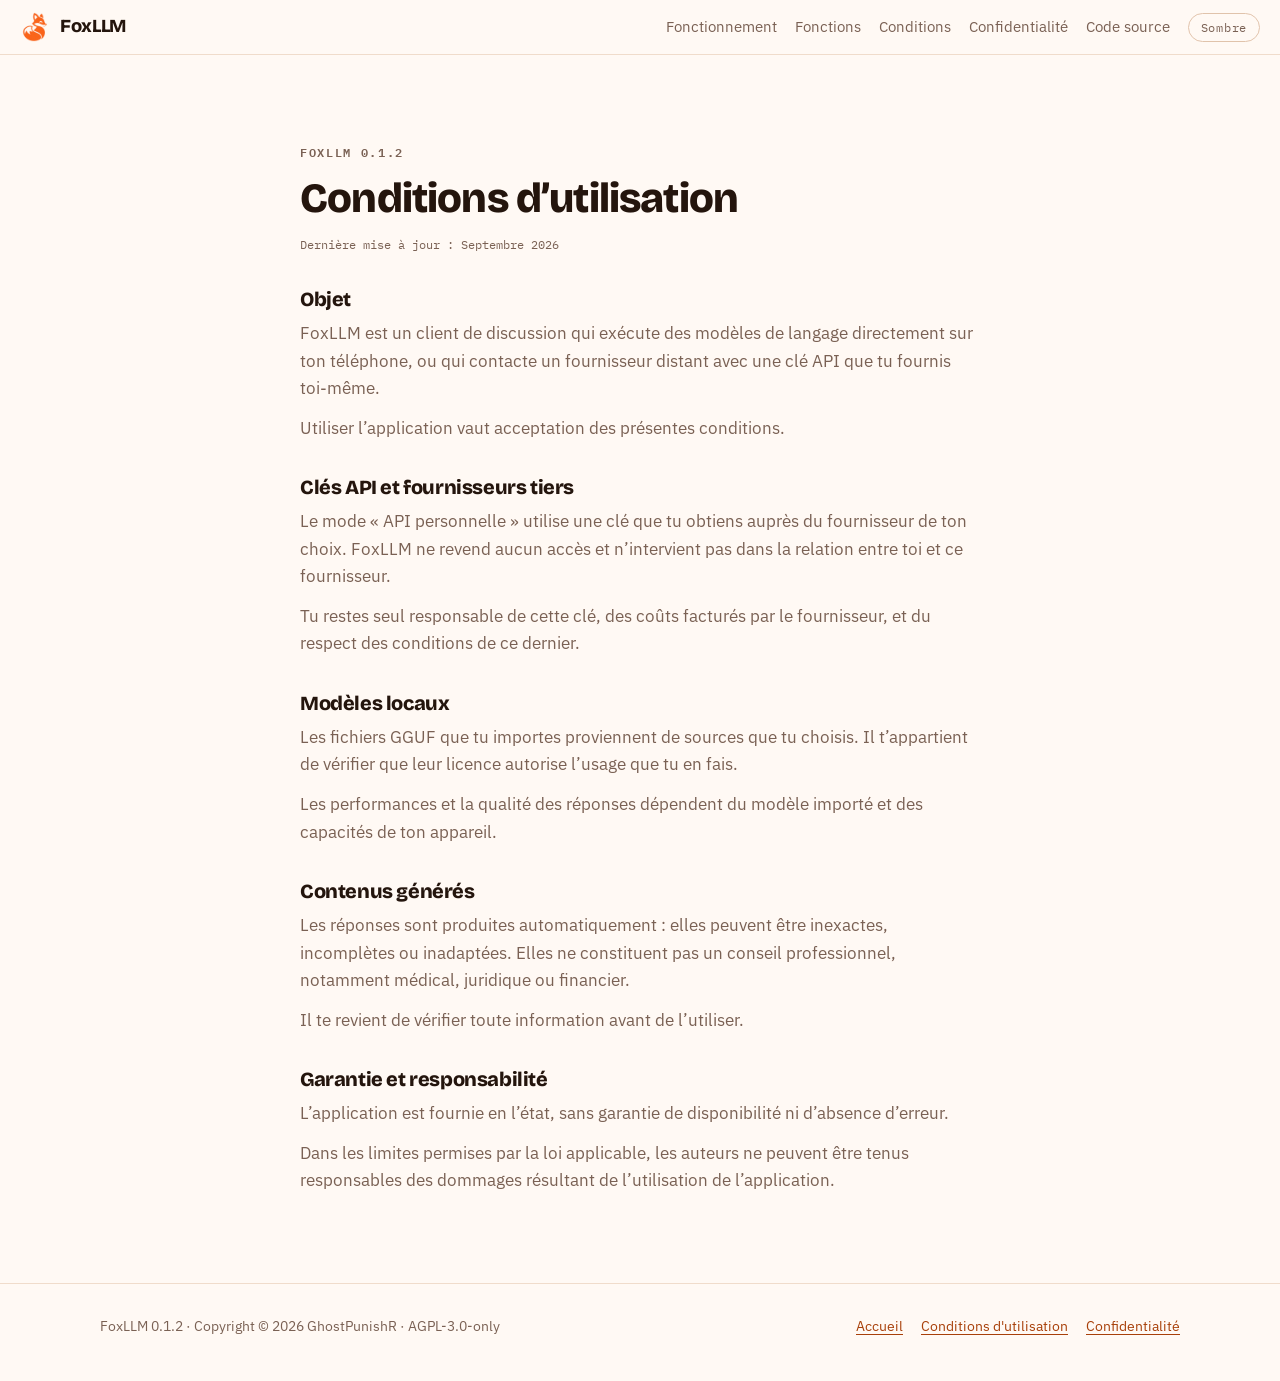
==== docs/conditions.html @ 3d8c1104 "Remplacer docs/ARCHITECTURE.md par le site public de FoxLLM ARCHITECTURE.md décrivait l'implémentati" ====
<!DOCTYPE html>
<html lang="fr">
  <head>
    <meta charset="utf-8" />
    <meta name="viewport" content="width=device-width, initial-scale=1" />
    <title>Conditions d’utilisation — FoxLLM</title>
    <meta name="description" content="Conditions d&#x27;utilisation de FoxLLM, client de chat IA Android à modèles locaux et clés API personnelles." />
    <link rel="icon" href="fox_logo.png" />
    <script>
      /* Appliqué avant le premier rendu pour éviter un clignotement de thème. */
      (function () {
        try {
          var saved = localStorage.getItem('foxllm-theme');
          if (saved === 'light' || saved === 'dark') {
            document.documentElement.setAttribute('data-theme', saved);
          }
        } catch (error) {}
      })();
    </script>
    <link rel="preconnect" href="https://fonts.googleapis.com" />
    <link rel="preconnect" href="https://fonts.gstatic.com" crossorigin />
    <link
      rel="stylesheet"
      href="https://fonts.googleapis.com/css2?family=Bricolage+Grotesque:opsz,wght@12..96,700;12..96,800&family=IBM+Plex+Mono:wght@400;600&family=IBM+Plex+Sans:wght@400;600&display=swap"
    />
    <link rel="stylesheet" href="site.css" />
  </head>
  <body>
    <header class="topbar">
      <a class="brand" href="./">
        <img src="fox_logo.png" alt="" width="30" height="30" />
        FoxLLM
      </a>
      <nav class="topnav" aria-label="Sections">
        <a href="./#fonctionnement">Fonctionnement</a>
        <a href="./#fonctions">Fonctions</a>
        <a href="conditions.html">Conditions</a>
        <a href="confidentialite.html">Confidentialité</a>
        <a href="https://github.com/GhostPunishR/FoxLLM">Code source</a>
        <button class="theme-toggle" id="theme-toggle" type="button">
          <span data-theme-label>Sombre</span>
        </button>
      </nav>
    </header>

    <main class="band band--first">
      <article class="wrap legal">
        <p class="eyebrow">FoxLLM 0.1.2</p>
        <h1>Conditions d’utilisation</h1>
        <p class="updated">Dernière mise à jour : Septembre 2026</p>
        <section>
          <h2>Objet</h2>
          <p>FoxLLM est un client de discussion qui exécute des modèles de langage directement sur ton téléphone, ou qui contacte un fournisseur distant avec une clé API que tu fournis toi-même.</p>
          <p>Utiliser l’application vaut acceptation des présentes conditions.</p>
        </section>
        <section>
          <h2>Clés API et fournisseurs tiers</h2>
          <p>Le mode « API personnelle » utilise une clé que tu obtiens auprès du fournisseur de ton choix. FoxLLM ne revend aucun accès et n’intervient pas dans la relation entre toi et ce fournisseur.</p>
          <p>Tu restes seul responsable de cette clé, des coûts facturés par le fournisseur, et du respect des conditions de ce dernier.</p>
        </section>
        <section>
          <h2>Modèles locaux</h2>
          <p>Les fichiers GGUF que tu importes proviennent de sources que tu choisis. Il t’appartient de vérifier que leur licence autorise l’usage que tu en fais.</p>
          <p>Les performances et la qualité des réponses dépendent du modèle importé et des capacités de ton appareil.</p>
        </section>
        <section>
          <h2>Contenus générés</h2>
          <p>Les réponses sont produites automatiquement : elles peuvent être inexactes, incomplètes ou inadaptées. Elles ne constituent pas un conseil professionnel, notamment médical, juridique ou financier.</p>
          <p>Il te revient de vérifier toute information avant de l’utiliser.</p>
        </section>
        <section>
          <h2>Garantie et responsabilité</h2>
          <p>L’application est fournie en l’état, sans garantie de disponibilité ni d’absence d’erreur.</p>
          <p>Dans les limites permises par la loi applicable, les auteurs ne peuvent être tenus responsables des dommages résultant de l’utilisation de l’application.</p>
        </section>
      </article>
    </main>

    <footer class="foot">
      <div class="foot__inner">
        <span>FoxLLM 0.1.2 · Copyright © 2026 GhostPunishR · AGPL-3.0-only</span>
        <nav aria-label="Pages légales">
          <a href="./">Accueil</a>
          <a href="conditions.html">Conditions d'utilisation</a>
          <a href="confidentialite.html">Confidentialité</a>
        </nav>
      </div>
    </footer>

    <script src="theme.js"></script>
  </body>
</html>
---- docs/site.css ----
/* Copyright © 2026 GhostPunishR — SPDX-License-Identifier: AGPL-3.0-only
   Palette reprise de lib/core/theme/fox_palette.dart : le site et
   l'application montrent les mêmes couleurs. */

:root {
  color-scheme: light;
  --ground: #fff9f4;
  --raised: #ffffff;
  --sunk: #fdf1e7;
  --ink: #24150d;
  --ink-soft: #7a6154;
  --ink-faint: #9c8477;
  --accent: #e8540b;
  --accent-ink: #a8400a;
  --accent-wash: #ffead9;
  --accent-rule: #f5c6a3;
  --rule: #f0dccb;
  --rule-strong: #e0c3ab;
  --on-accent: #ffffff;

  --display: "Bricolage Grotesque", "Trebuchet MS", sans-serif;
  --body: "IBM Plex Sans", "Segoe UI", system-ui, sans-serif;
  --mono: "IBM Plex Mono", ui-monospace, "Courier New", monospace;

  --spine: 68ch;
  --wide: 1080px;
}

@media (prefers-color-scheme: dark) {
  :root:not([data-theme="light"]) {
    color-scheme: dark;
    --ground: #0f0b08;
    --raised: #1a1310;
    --sunk: #241a15;
    --ink: #f7efe9;
    --ink-soft: #b9a79b;
    --ink-faint: #8e7c71;
    --accent: #fc6117;
    --accent-ink: #ff8a4c;
    --accent-wash: #33200f;
    --accent-rule: #5e3a1c;
    --rule: #2e231c;
    --rule-strong: #45332a;
    --on-accent: #1a0e07;
  }
}

:root[data-theme="dark"] {
  color-scheme: dark;
  --ground: #0f0b08;
  --raised: #1a1310;
  --sunk: #241a15;
  --ink: #f7efe9;
  --ink-soft: #b9a79b;
  --ink-faint: #8e7c71;
  --accent: #fc6117;
  --accent-ink: #ff8a4c;
  --accent-wash: #33200f;
  --accent-rule: #5e3a1c;
  --rule: #2e231c;
  --rule-strong: #45332a;
  --on-accent: #1a0e07;
}

*,
*::before,
*::after {
  box-sizing: border-box;
}

html {
  scroll-behavior: smooth;
}

body {
  margin: 0;
  background: var(--ground);
  color: var(--ink);
  font-family: var(--body);
  font-size: 17px;
  line-height: 1.62;
  -webkit-font-smoothing: antialiased;
}

@media (prefers-reduced-motion: reduce) {
  html {
    scroll-behavior: auto;
  }
  *,
  *::before,
  *::after {
    animation-duration: 0.01ms !important;
    transition-duration: 0.01ms !important;
  }
}

img {
  max-width: 100%;
  height: auto;
}

a {
  color: var(--accent-ink);
  text-decoration-thickness: 1px;
  text-underline-offset: 3px;
}

a:hover {
  color: var(--accent);
}

:focus-visible {
  outline: 2px solid var(--accent);
  outline-offset: 3px;
  border-radius: 4px;
}

h1,
h2,
h3 {
  font-family: var(--display);
  font-weight: 800;
  line-height: 1.1;
  letter-spacing: -0.02em;
  text-wrap: balance;
  margin: 0;
}

h1 {
  font-size: clamp(2.4rem, 7vw, 3.9rem);
}

h2 {
  font-size: clamp(1.6rem, 4.2vw, 2.2rem);
}

h3 {
  font-size: 1.06rem;
  font-weight: 700;
  letter-spacing: -0.01em;
}

p {
  margin: 0;
}

/* ---- ossature ---------------------------------------------------------- */

.band {
  padding-inline: 20px;
  padding-block: clamp(52px, 9vw, 88px);
  border-top: 1px solid var(--rule);
}

.band--raised {
  background: var(--raised);
}

.band--first {
  border-top: 0;
}

.wrap {
  max-width: var(--wide);
  margin-inline: auto;
}

.spine {
  max-width: var(--spine);
}

.eyebrow {
  font-family: var(--mono);
  font-size: 0.74rem;
  font-weight: 600;
  letter-spacing: 0.14em;
  text-transform: uppercase;
  color: var(--ink-faint);
  margin: 0 0 14px;
}

.lede {
  color: var(--ink-soft);
  font-size: 1.06rem;
  max-width: var(--spine);
}

.stack {
  display: flex;
  flex-direction: column;
  gap: 18px;
}

.stack--tight {
  gap: 10px;
}

.stack--loose {
  gap: 34px;
}

/* ---- en-tête ----------------------------------------------------------- */

.topbar {
  position: sticky;
  top: 0;
  z-index: 10;
  display: flex;
  align-items: center;
  gap: 18px;
  flex-wrap: wrap;
  padding: 12px 20px;
  background: color-mix(in srgb, var(--ground) 88%, transparent);
  backdrop-filter: blur(10px);
  border-bottom: 1px solid var(--rule);
}

.brand {
  display: flex;
  align-items: center;
  gap: 10px;
  font-family: var(--display);
  font-weight: 800;
  font-size: 1.15rem;
  letter-spacing: -0.02em;
  color: var(--ink);
  text-decoration: none;
}

.brand img {
  width: 30px;
  height: 30px;
}

.topnav {
  display: flex;
  align-items: center;
  gap: 4px 18px;
  flex-wrap: wrap;
  margin-inline-start: auto;
  font-size: 0.94rem;
}

.topnav a {
  color: var(--ink-soft);
  text-decoration: none;
}

.topnav a:hover {
  color: var(--accent);
}

.theme-toggle {
  display: inline-flex;
  align-items: center;
  gap: 7px;
  padding: 6px 12px;
  font-family: var(--mono);
  font-size: 0.76rem;
  letter-spacing: 0.06em;
  color: var(--ink-soft);
  background: transparent;
  border: 1px solid var(--rule-strong);
  border-radius: 999px;
  cursor: pointer;
}

.theme-toggle:hover {
  color: var(--accent);
  border-color: var(--accent-rule);
}

/* ---- héros ------------------------------------------------------------- */

.hero {
  display: grid;
  grid-template-columns: minmax(0, 1fr) auto;
  gap: 40px;
  align-items: start;
}

.hero__mark {
  width: clamp(96px, 16vw, 168px);
  height: auto;
  filter: drop-shadow(0 14px 34px rgb(0 0 0 / 0.16));
}

.hero h1 {
  margin-bottom: 18px;
}

.hero__claim {
  color: var(--accent-ink);
}

.hero p {
  max-width: 54ch;
}

.cta-row {
  display: flex;
  flex-wrap: wrap;
  gap: 12px;
  margin-top: 30px;
}

.button {
  display: inline-flex;
  align-items: center;
  gap: 9px;
  padding: 12px 21px;
  border-radius: 999px;
  font-weight: 600;
  font-size: 0.97rem;
  text-decoration: none;
  border: 1px solid transparent;
}

.button--solid {
  background: var(--accent);
  color: var(--on-accent);
}

.button--solid:hover {
  color: var(--on-accent);
  filter: brightness(1.07);
}

.button--ghost {
  border-color: var(--rule-strong);
  color: var(--ink);
}

.button--ghost:hover {
  border-color: var(--accent-rule);
  color: var(--accent);
}

/* Fiche technique : les chiffres réels du moteur, à la façon d'un cartouche
   de firmware plutôt que d'un argumentaire. */
.specsheet {
  margin: 36px 0 0;
  display: grid;
  grid-template-columns: repeat(auto-fit, minmax(150px, 1fr));
  gap: 1px;
  background: var(--rule);
  border: 1px solid var(--rule);
  border-radius: 14px;
  overflow: hidden;
}

.specsheet div {
  background: var(--ground);
  padding: 13px 16px;
}

/* Le navigateur retrait les <dd> : la fiche technique aligne tout à gauche. */
.specsheet dd {
  margin-inline-start: 0;
}

.band--raised .specsheet div {
  background: var(--raised);
}

.specsheet dt,
.spec__key {
  font-family: var(--mono);
  font-size: 0.68rem;
  letter-spacing: 0.12em;
  text-transform: uppercase;
  color: var(--ink-faint);
}

.spec__value {
  font-family: var(--mono);
  font-size: 0.92rem;
  font-weight: 600;
  color: var(--ink);
  margin-top: 3px;
  overflow-wrap: anywhere;
}

/* ---- schéma des flux --------------------------------------------------- */

.flows {
  display: grid;
  grid-template-columns: repeat(auto-fit, minmax(310px, 1fr));
  gap: 22px;
  margin-top: 34px;
}

.flow {
  border: 1px solid var(--rule);
  border-radius: 18px;
  padding: 22px;
  background: var(--raised);
}

.band--raised .flow {
  background: var(--ground);
}

.flow h3 {
  margin-bottom: 6px;
}

.flow p {
  color: var(--ink-soft);
  font-size: 0.95rem;
}

.flow svg {
  width: 100%;
  height: auto;
  margin: 16px 0 4px;
  display: block;
}

.svg-box {
  fill: var(--sunk);
  stroke: var(--rule-strong);
  stroke-width: 1.5;
}

.svg-box--accent {
  fill: var(--accent-wash);
  stroke: var(--accent-rule);
}

.svg-label {
  font-family: var(--mono);
  font-size: 10px;
  fill: var(--ink);
}

.svg-note {
  font-family: var(--mono);
  font-size: 9px;
  fill: var(--ink-faint);
}

.svg-arrow {
  stroke: var(--accent);
  stroke-width: 1.6;
  fill: none;
}

.svg-arrow-head {
  fill: var(--accent);
}

.svg-fence {
  fill: none;
  stroke: var(--accent);
  stroke-width: 1.4;
  stroke-dasharray: 5 4;
}

/* ---- fonctionnalités --------------------------------------------------- */

.features {
  display: grid;
  grid-template-columns: repeat(auto-fit, minmax(260px, 1fr));
  gap: 30px 34px;
  margin-top: 34px;
}

.feature h3 {
  margin-bottom: 7px;
}

.feature p {
  color: var(--ink-soft);
  font-size: 0.95rem;
}

.feature__tag {
  display: inline-block;
  font-family: var(--mono);
  font-size: 0.68rem;
  letter-spacing: 0.1em;
  text-transform: uppercase;
  color: var(--accent-ink);
  background: var(--accent-wash);
  border: 1px solid var(--accent-rule);
  border-radius: 999px;
  padding: 2px 9px;
  margin-bottom: 9px;
}

/* ---- registre de confidentialité --------------------------------------- */

.ledger {
  margin-top: 30px;
  border: 1px solid var(--rule);
  border-radius: 16px;
  overflow: hidden;
}

.ledger__row {
  display: grid;
  grid-template-columns: minmax(0, 1.1fr) minmax(0, 1fr) auto;
  gap: 4px 18px;
  align-items: baseline;
  padding: 14px 18px;
  border-top: 1px solid var(--rule);
}

.ledger__row:first-child {
  border-top: 0;
}

.ledger__what {
  font-weight: 600;
}

.ledger__where {
  color: var(--ink-soft);
  font-size: 0.93rem;
}

.verdict {
  font-family: var(--mono);
  font-size: 0.72rem;
  letter-spacing: 0.08em;
  text-transform: uppercase;
  padding: 3px 10px;
  border-radius: 999px;
  white-space: nowrap;
  justify-self: start;
}

.verdict--stays {
  color: var(--accent-ink);
  background: var(--accent-wash);
  border: 1px solid var(--accent-rule);
}

.verdict--leaves {
  color: var(--ink-soft);
  background: var(--sunk);
  border: 1px solid var(--rule-strong);
}

@media (max-width: 620px) {
  .ledger__row {
    grid-template-columns: minmax(0, 1fr);
  }
}

/* ---- fournisseurs ------------------------------------------------------ */

.providers {
  display: flex;
  flex-wrap: wrap;
  gap: 9px;
  margin-top: 26px;
}

.provider {
  font-family: var(--mono);
  font-size: 0.84rem;
  padding: 7px 13px;
  border: 1px solid var(--rule-strong);
  border-radius: 999px;
  color: var(--ink);
}

.provider span {
  color: var(--ink-faint);
}

/* ---- étapes ------------------------------------------------------------ */

.steps {
  counter-reset: step;
  list-style: none;
  padding: 0;
  margin: 30px 0 0;
  display: grid;
  gap: 18px;
  max-width: var(--spine);
}

.steps li {
  counter-increment: step;
  display: grid;
  grid-template-columns: auto minmax(0, 1fr);
  gap: 16px;
  align-items: start;
}

.steps li::before {
  content: counter(step);
  font-family: var(--mono);
  font-size: 0.82rem;
  font-weight: 600;
  color: var(--accent-ink);
  background: var(--accent-wash);
  border: 1px solid var(--accent-rule);
  border-radius: 999px;
  width: 28px;
  height: 28px;
  display: grid;
  place-items: center;
}

.steps strong {
  display: block;
}

.steps p {
  color: var(--ink-soft);
  font-size: 0.95rem;
}

code {
  font-family: var(--mono);
  font-size: 0.9em;
  background: var(--sunk);
  border: 1px solid var(--rule);
  border-radius: 5px;
  padding: 1px 6px;
  overflow-wrap: anywhere;
}

/* ---- documents légaux -------------------------------------------------- */

.legal {
  max-width: var(--spine);
}

/* Un document se lit, il ne se vend pas : le titre y est plus sobre que
   celui de la page d'accueil. */
.legal h1 {
  font-size: clamp(2rem, 5vw, 2.6rem);
  margin-bottom: 12px;
}

.legal section {
  margin-top: 34px;
}

.legal h2 {
  font-size: 1.25rem;
  margin-bottom: 10px;
}

.legal p + p {
  margin-top: 12px;
}

.legal p {
  color: var(--ink-soft);
}

.updated {
  font-family: var(--mono);
  font-size: 0.78rem;
  color: var(--ink-faint);
}

/* ---- pied -------------------------------------------------------------- */

.foot {
  border-top: 1px solid var(--rule);
  padding: 30px 20px 44px;
  color: var(--ink-soft);
  font-size: 0.9rem;
}

.foot__inner {
  max-width: var(--wide);
  margin-inline: auto;
  display: flex;
  flex-wrap: wrap;
  gap: 10px 26px;
  align-items: baseline;
}

.foot nav {
  display: flex;
  flex-wrap: wrap;
  gap: 18px;
  margin-inline-start: auto;
}

@media (max-width: 720px) {
  .hero {
    grid-template-columns: minmax(0, 1fr);
    gap: 24px;
  }
  .hero__mark {
    order: -1;
  }
  .topnav {
    width: 100%;
    margin-inline-start: 0;
  }
}
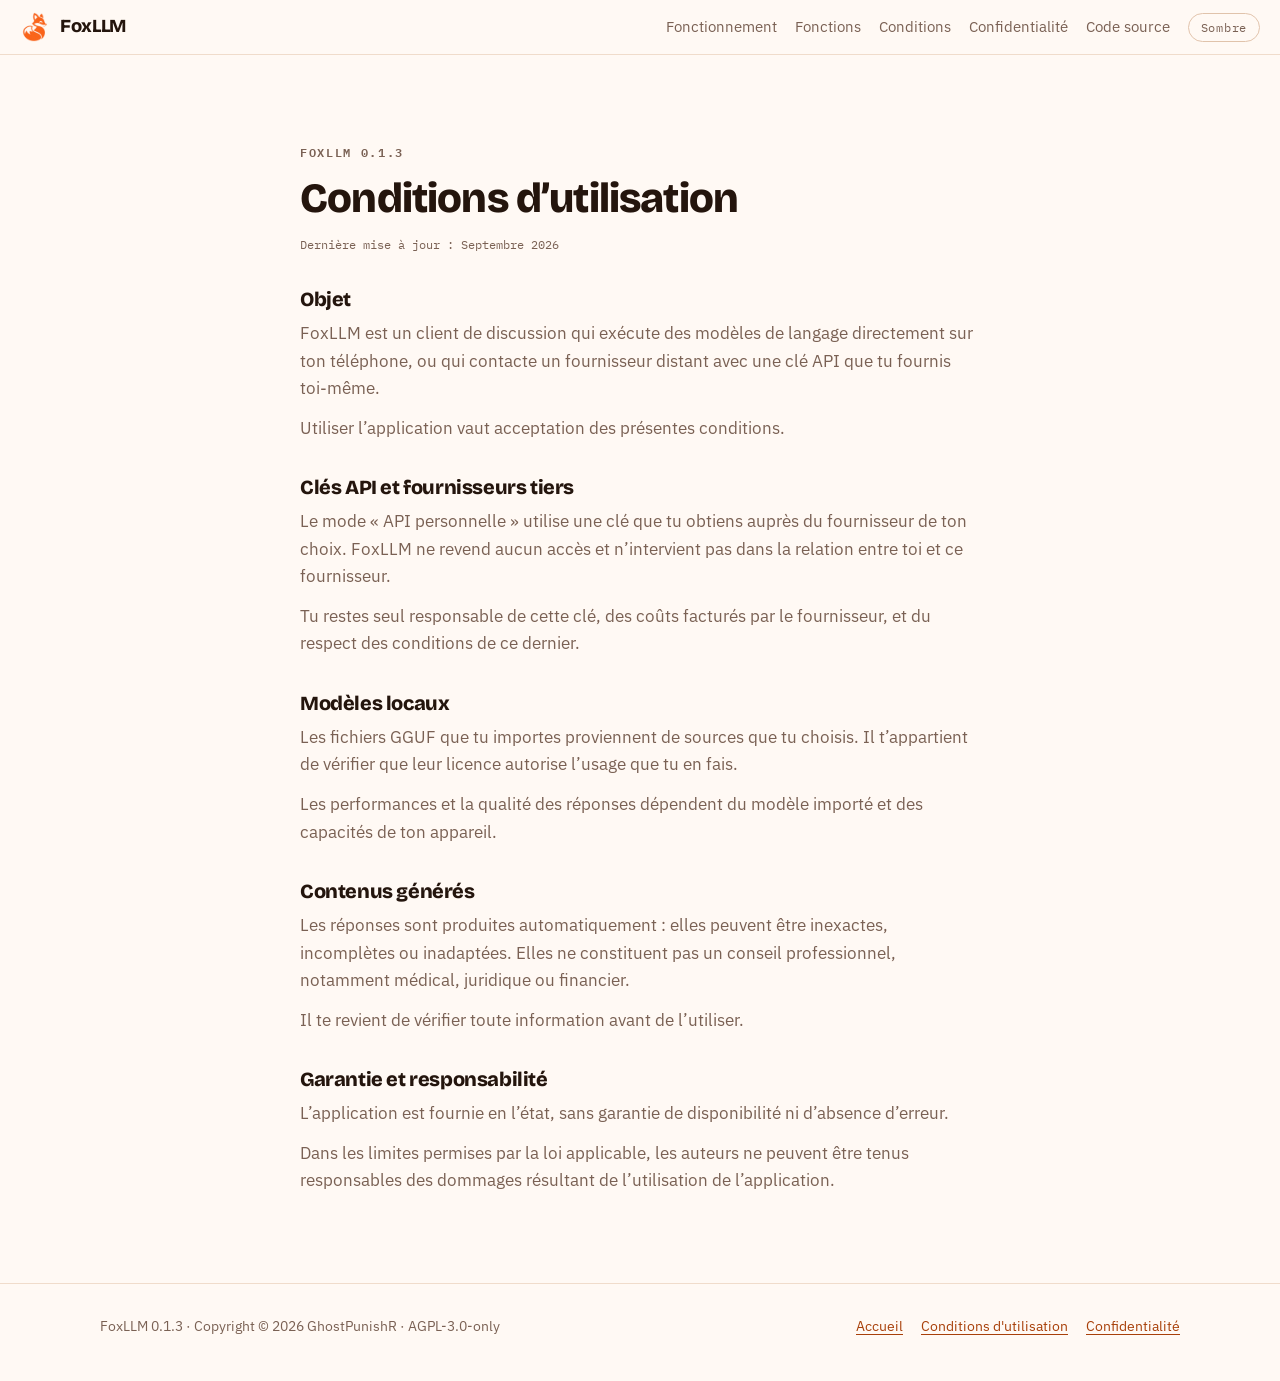
==== commit dc4f6132: "Nommer le fil dans la barre du haut et publier la v0.1.3 La barre du haut n'avait pas de titre : un " ====
--- a/docs/conditions.html
+++ b/docs/conditions.html
@@ -3,7 +3,7 @@
   <head>
     <meta charset="utf-8" />
     <meta name="viewport" content="width=device-width, initial-scale=1" />
-    <title>Conditions d’utilisation — FoxLLM</title>
+    <title>Conditions d’utilisation · FoxLLM</title>
     <meta name="description" content="Conditions d&#x27;utilisation de FoxLLM, client de chat IA Android à modèles locaux et clés API personnelles." />
     <link rel="icon" href="fox_logo.png" />
     <script>
@@ -45,7 +45,7 @@
 
     <main class="band band--first">
       <article class="wrap legal">
-        <p class="eyebrow">FoxLLM 0.1.2</p>
+        <p class="eyebrow">FoxLLM 0.1.3</p>
         <h1>Conditions d’utilisation</h1>
         <p class="updated">Dernière mise à jour : Septembre 2026</p>
         <section>
@@ -78,7 +78,7 @@
 
     <footer class="foot">
       <div class="foot__inner">
-        <span>FoxLLM 0.1.2 · Copyright © 2026 GhostPunishR · AGPL-3.0-only</span>
+        <span>FoxLLM 0.1.3 · Copyright © 2026 GhostPunishR · AGPL-3.0-only</span>
         <nav aria-label="Pages légales">
           <a href="./">Accueil</a>
           <a href="conditions.html">Conditions d'utilisation</a>
--- a/docs/site.css
+++ b/docs/site.css
@@ -1,4 +1,5 @@
-/* Copyright © 2026 GhostPunishR — SPDX-License-Identifier: AGPL-3.0-only
+/* Copyright © 2026 GhostPunishR
+   SPDX-License-Identifier: AGPL-3.0-only
    Palette reprise de lib/core/theme/fox_palette.dart : le site et
    l'application montrent les mêmes couleurs. */
 
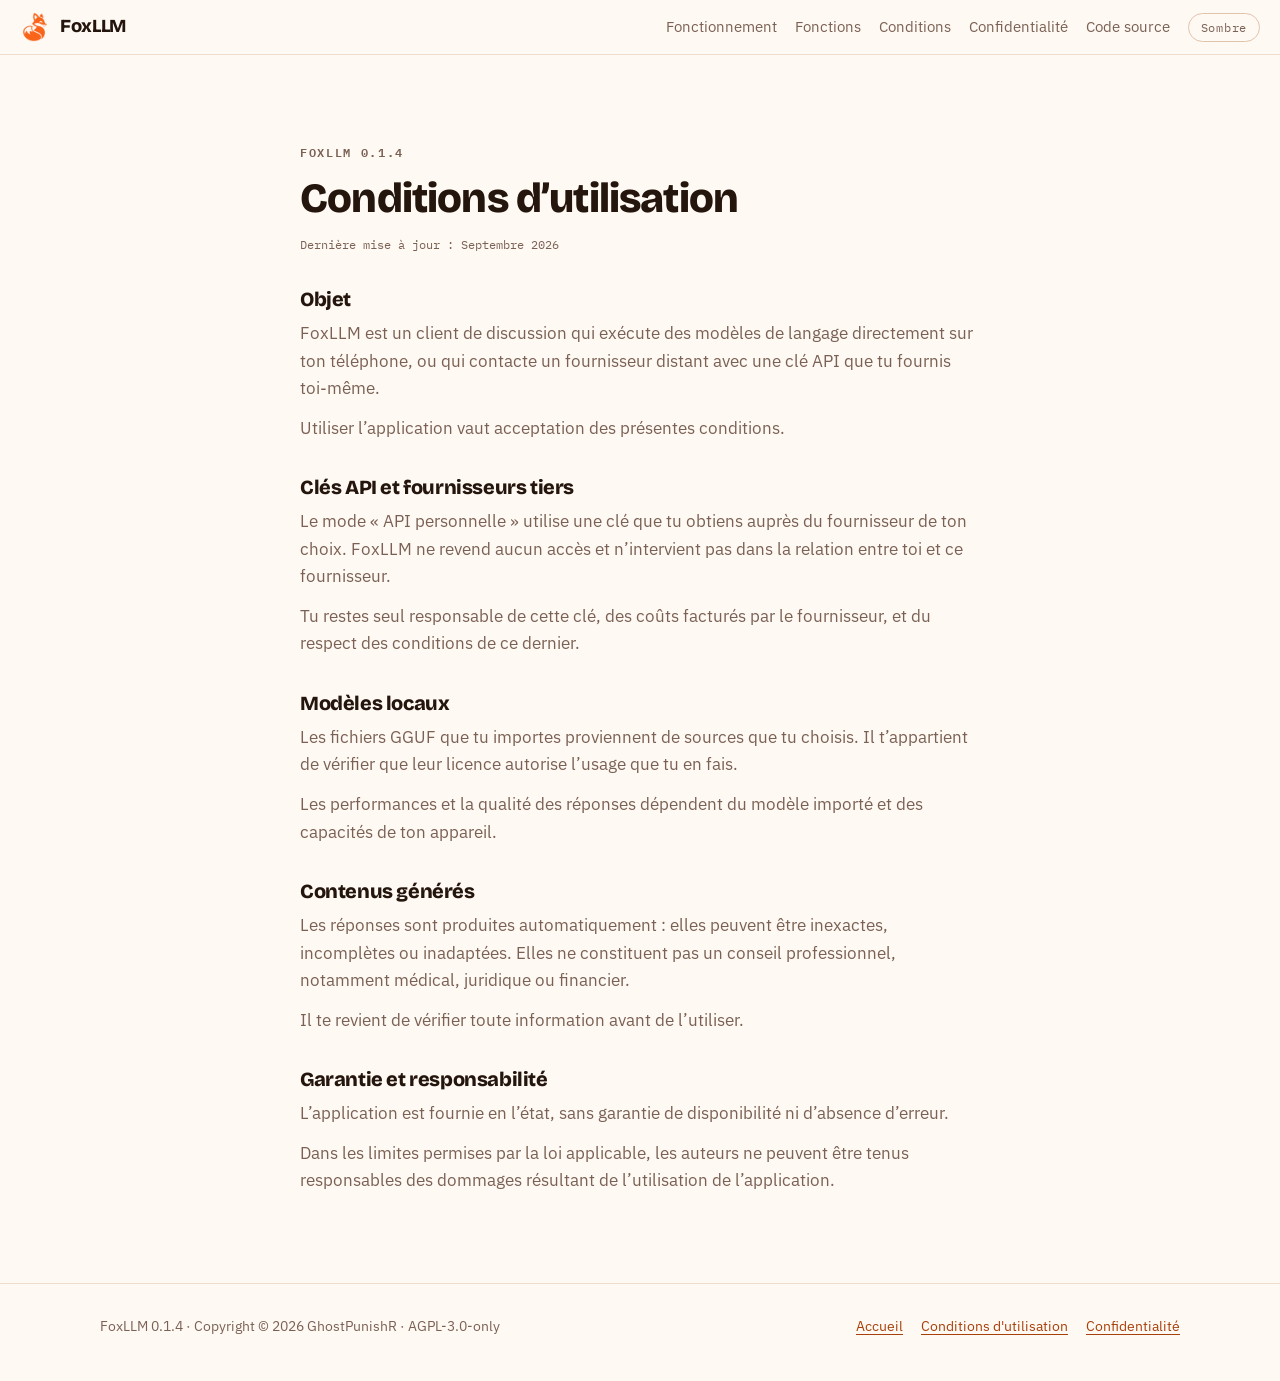
==== commit 14f4b9f4: "Corriger les défauts relevés par l'audit et publier la 0.1.4 Sept constats sur huit se confirment su" ====
--- a/docs/conditions.html
+++ b/docs/conditions.html
@@ -45,7 +45,7 @@
 
     <main class="band band--first">
       <article class="wrap legal">
-        <p class="eyebrow">FoxLLM 0.1.3</p>
+        <p class="eyebrow">FoxLLM 0.1.4</p>
         <h1>Conditions d’utilisation</h1>
         <p class="updated">Dernière mise à jour : Septembre 2026</p>
         <section>
@@ -78,7 +78,7 @@
 
     <footer class="foot">
       <div class="foot__inner">
-        <span>FoxLLM 0.1.3 · Copyright © 2026 GhostPunishR · AGPL-3.0-only</span>
+        <span>FoxLLM 0.1.4 · Copyright © 2026 GhostPunishR · AGPL-3.0-only</span>
         <nav aria-label="Pages légales">
           <a href="./">Accueil</a>
           <a href="conditions.html">Conditions d'utilisation</a>
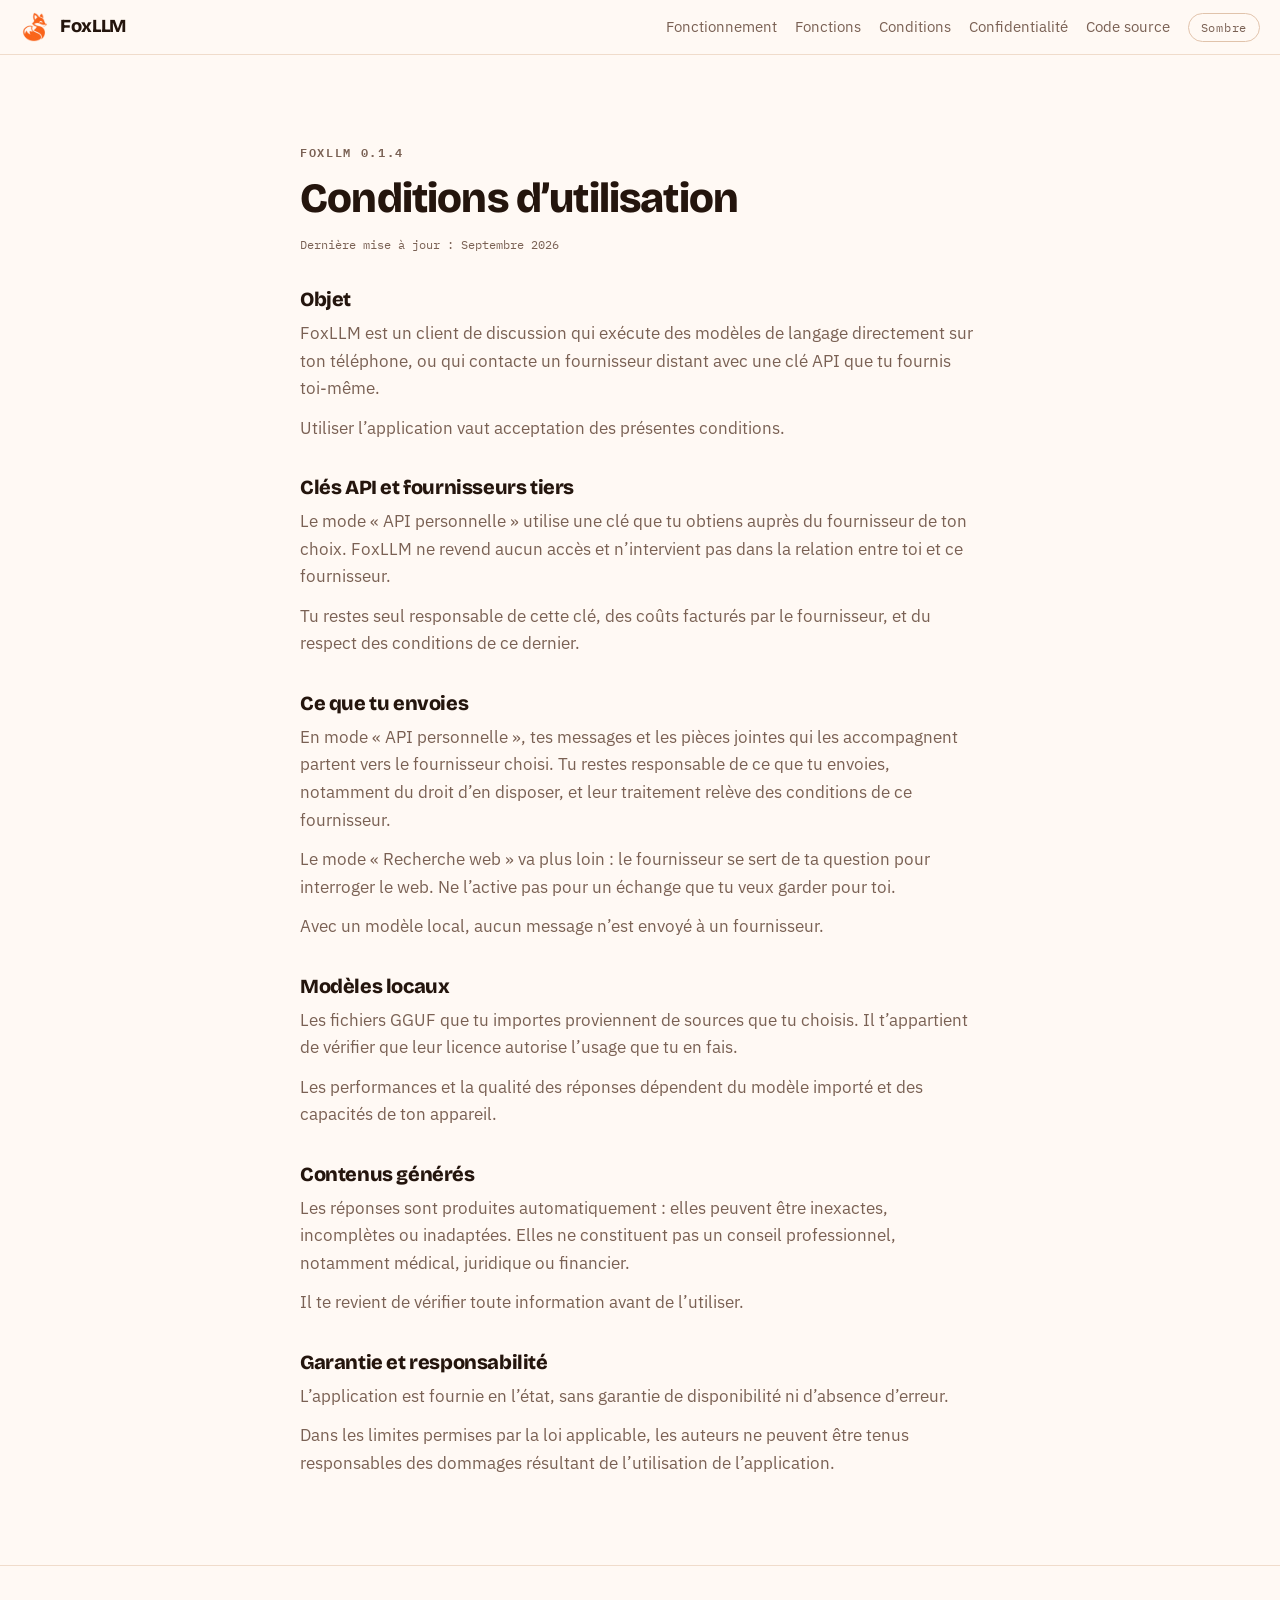
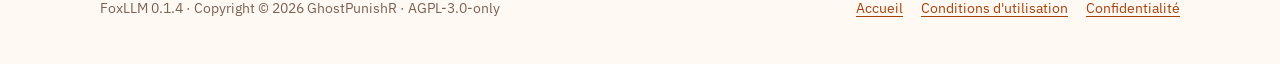
==== commit c0a71196: "Remettre les documents légaux d'accord avec l'application La politique affirmait que « la seule perm" ====
--- a/docs/conditions.html
+++ b/docs/conditions.html
@@ -59,6 +59,12 @@
           <p>Tu restes seul responsable de cette clé, des coûts facturés par le fournisseur, et du respect des conditions de ce dernier.</p>
         </section>
         <section>
+          <h2>Ce que tu envoies</h2>
+          <p>En mode « API personnelle », tes messages et les pièces jointes qui les accompagnent partent vers le fournisseur choisi. Tu restes responsable de ce que tu envoies, notamment du droit d’en disposer, et leur traitement relève des conditions de ce fournisseur.</p>
+          <p>Le mode « Recherche web » va plus loin : le fournisseur se sert de ta question pour interroger le web. Ne l’active pas pour un échange que tu veux garder pour toi.</p>
+          <p>Avec un modèle local, aucun message n’est envoyé à un fournisseur.</p>
+        </section>
+        <section>
           <h2>Modèles locaux</h2>
           <p>Les fichiers GGUF que tu importes proviennent de sources que tu choisis. Il t’appartient de vérifier que leur licence autorise l’usage que tu en fais.</p>
           <p>Les performances et la qualité des réponses dépendent du modèle importé et des capacités de ton appareil.</p>
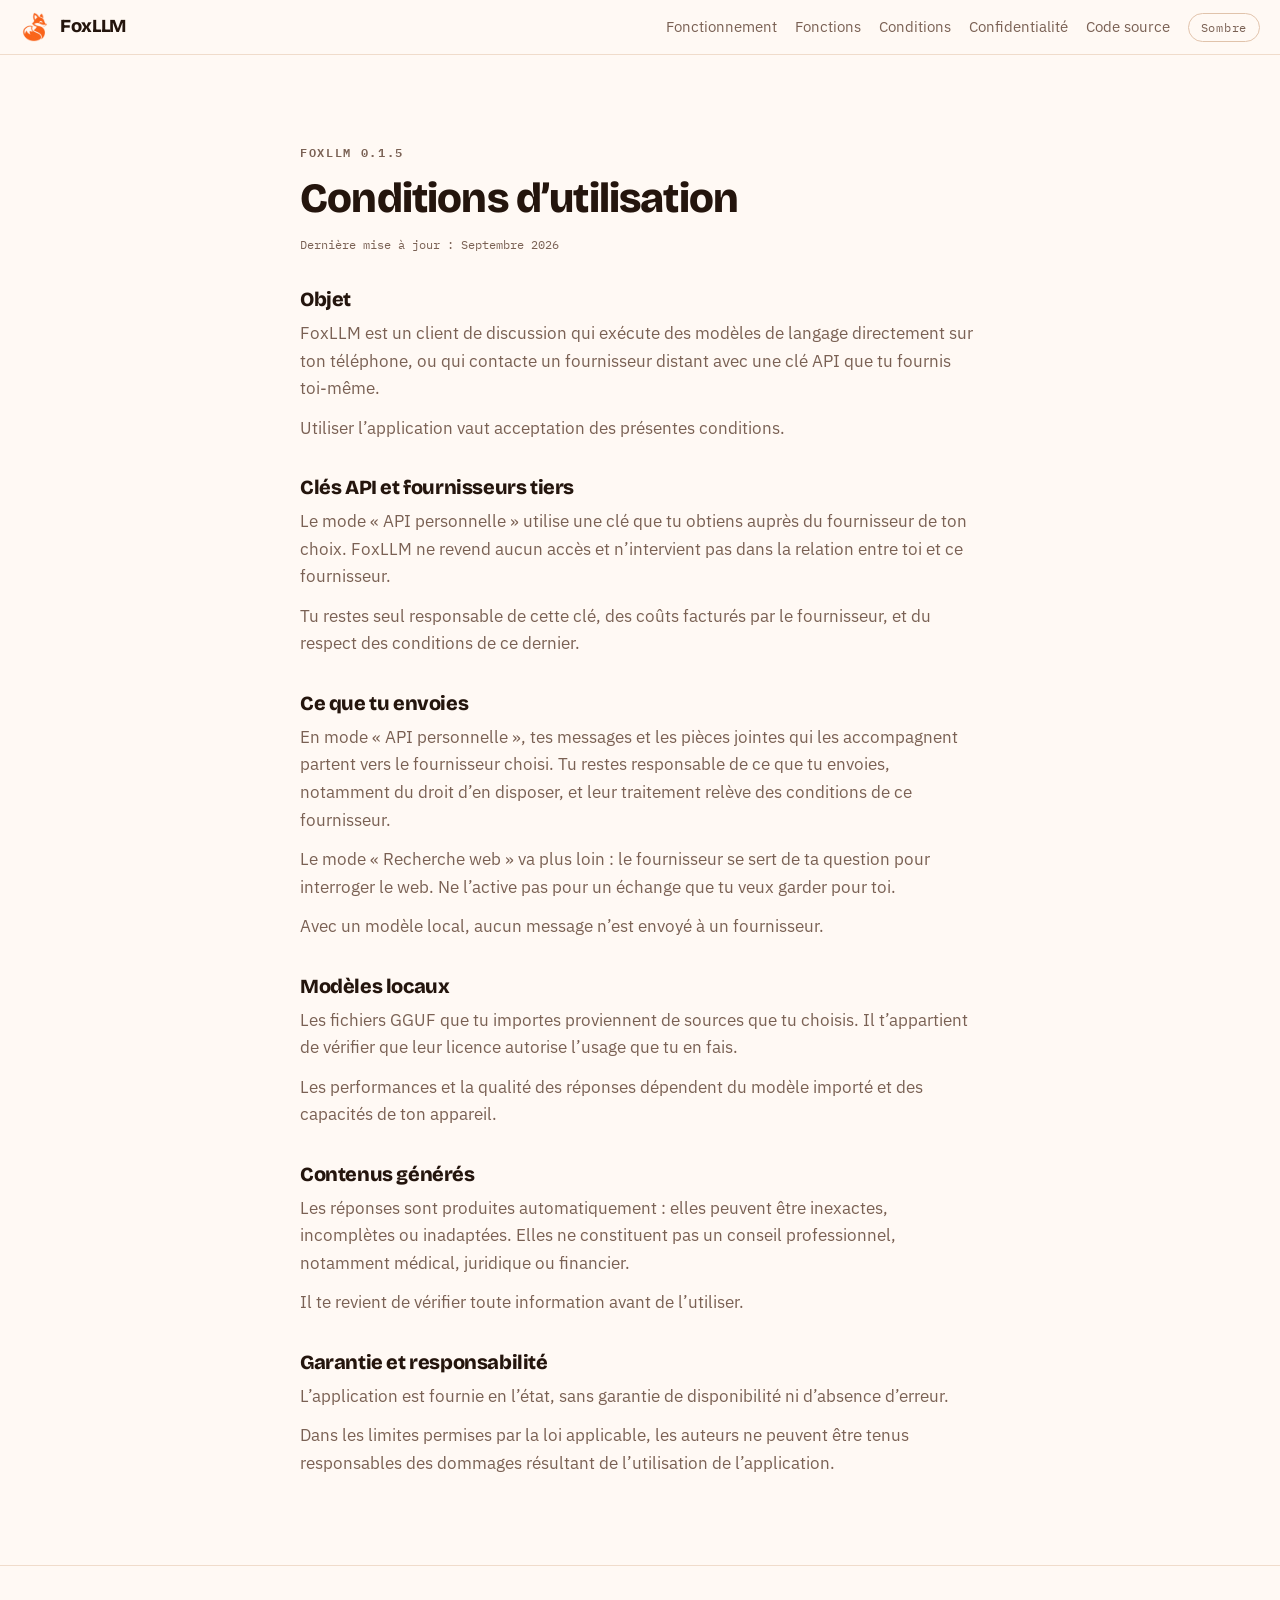
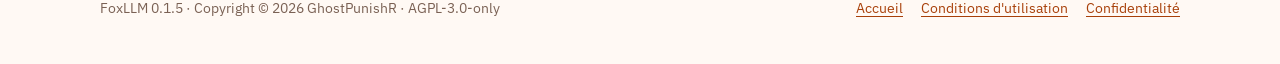
==== commit c9112205: "Corriger l'audit du dépôt et passer en 0.1.5 Sept défauts relevés en relisant le dépôt depuis main, " ====
--- a/docs/conditions.html
+++ b/docs/conditions.html
@@ -45,7 +45,7 @@
 
     <main class="band band--first">
       <article class="wrap legal">
-        <p class="eyebrow">FoxLLM 0.1.4</p>
+        <p class="eyebrow">FoxLLM 0.1.5</p>
         <h1>Conditions d’utilisation</h1>
         <p class="updated">Dernière mise à jour : Septembre 2026</p>
         <section>
@@ -84,7 +84,7 @@
 
     <footer class="foot">
       <div class="foot__inner">
-        <span>FoxLLM 0.1.4 · Copyright © 2026 GhostPunishR · AGPL-3.0-only</span>
+        <span>FoxLLM 0.1.5 · Copyright © 2026 GhostPunishR · AGPL-3.0-only</span>
         <nav aria-label="Pages légales">
           <a href="./">Accueil</a>
           <a href="conditions.html">Conditions d'utilisation</a>
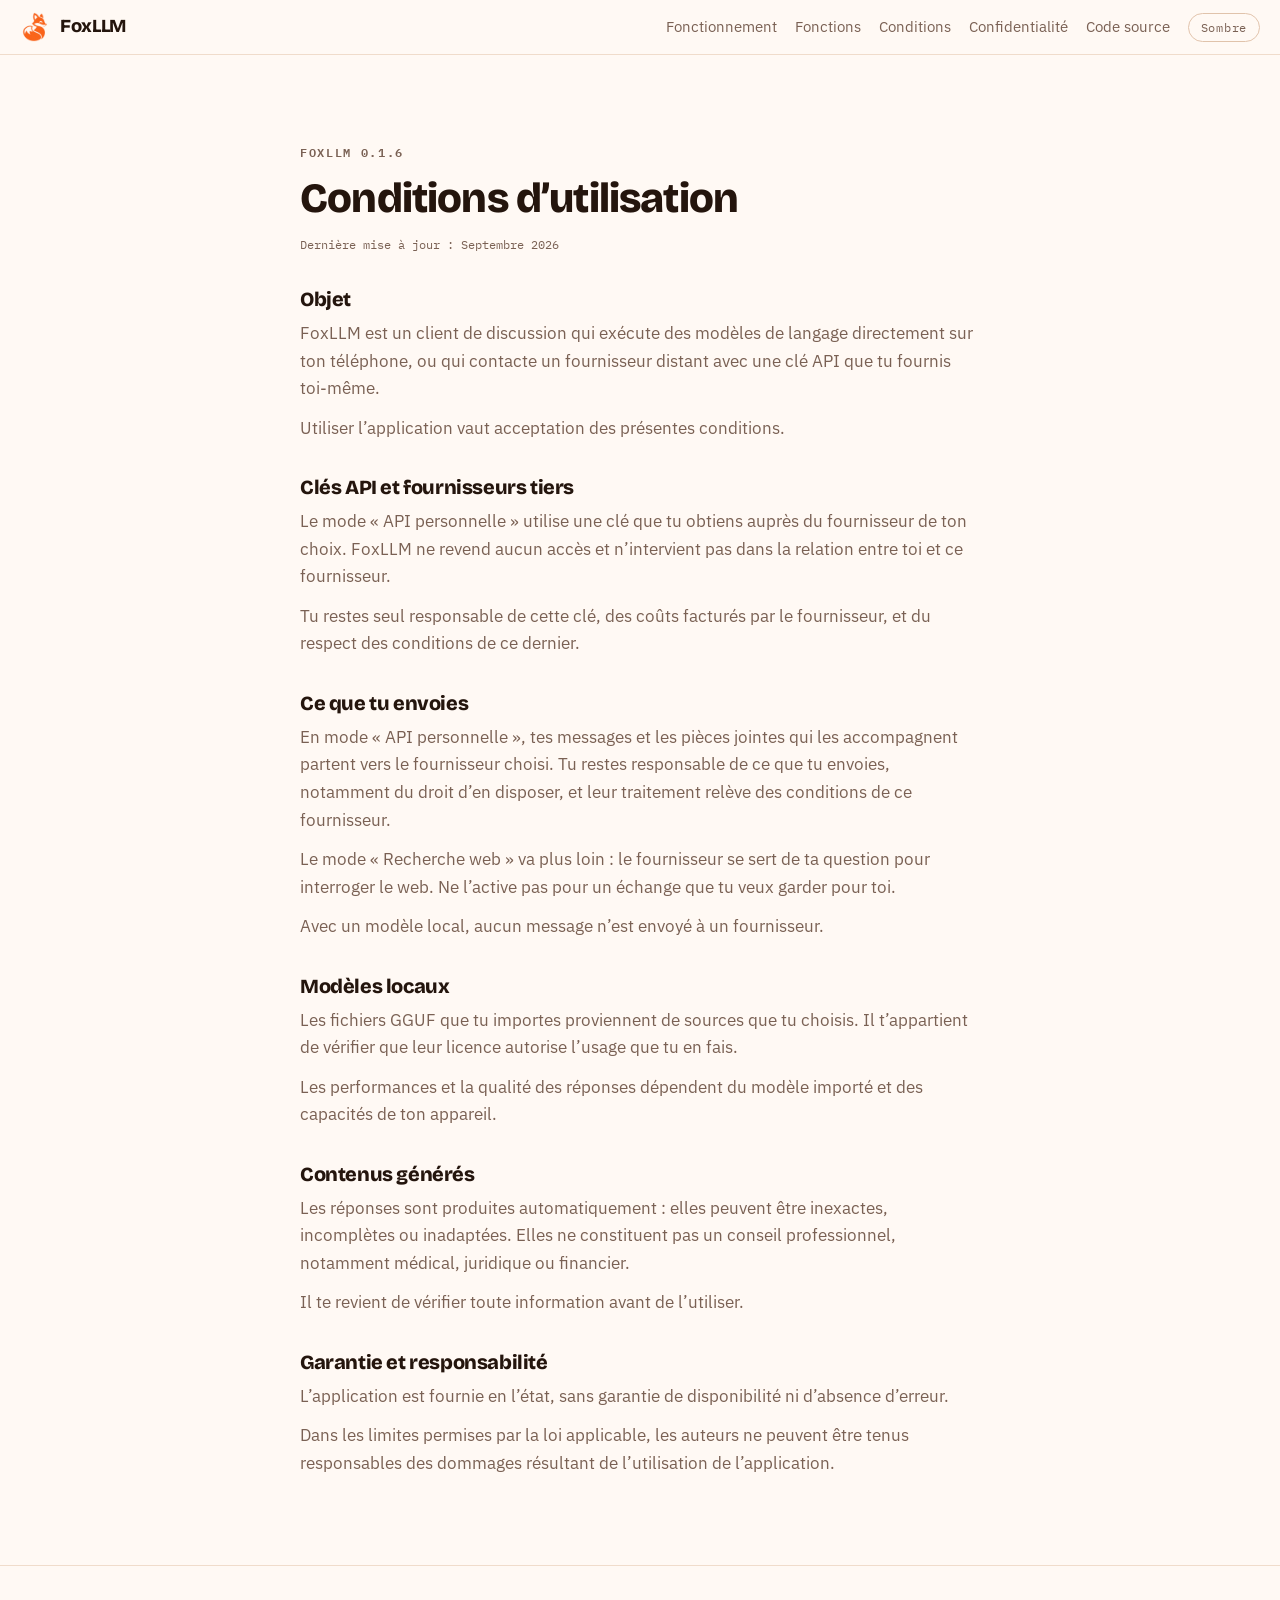
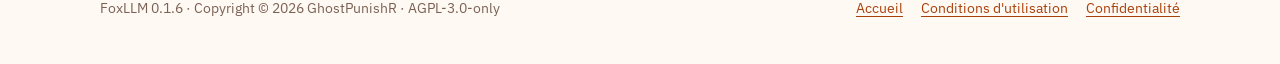
==== commit 1f0acf36: "Passer en version 0.1.6, application et site Le numéro suit au même endroit que d'habitude : `pubspe" ====
--- a/docs/conditions.html
+++ b/docs/conditions.html
@@ -45,7 +45,7 @@
 
     <main class="band band--first">
       <article class="wrap legal">
-        <p class="eyebrow">FoxLLM 0.1.5</p>
+        <p class="eyebrow">FoxLLM 0.1.6</p>
         <h1>Conditions d’utilisation</h1>
         <p class="updated">Dernière mise à jour : Septembre 2026</p>
         <section>
@@ -84,7 +84,7 @@
 
     <footer class="foot">
       <div class="foot__inner">
-        <span>FoxLLM 0.1.5 · Copyright © 2026 GhostPunishR · AGPL-3.0-only</span>
+        <span>FoxLLM 0.1.6 · Copyright © 2026 GhostPunishR · AGPL-3.0-only</span>
         <nav aria-label="Pages légales">
           <a href="./">Accueil</a>
           <a href="conditions.html">Conditions d'utilisation</a>
